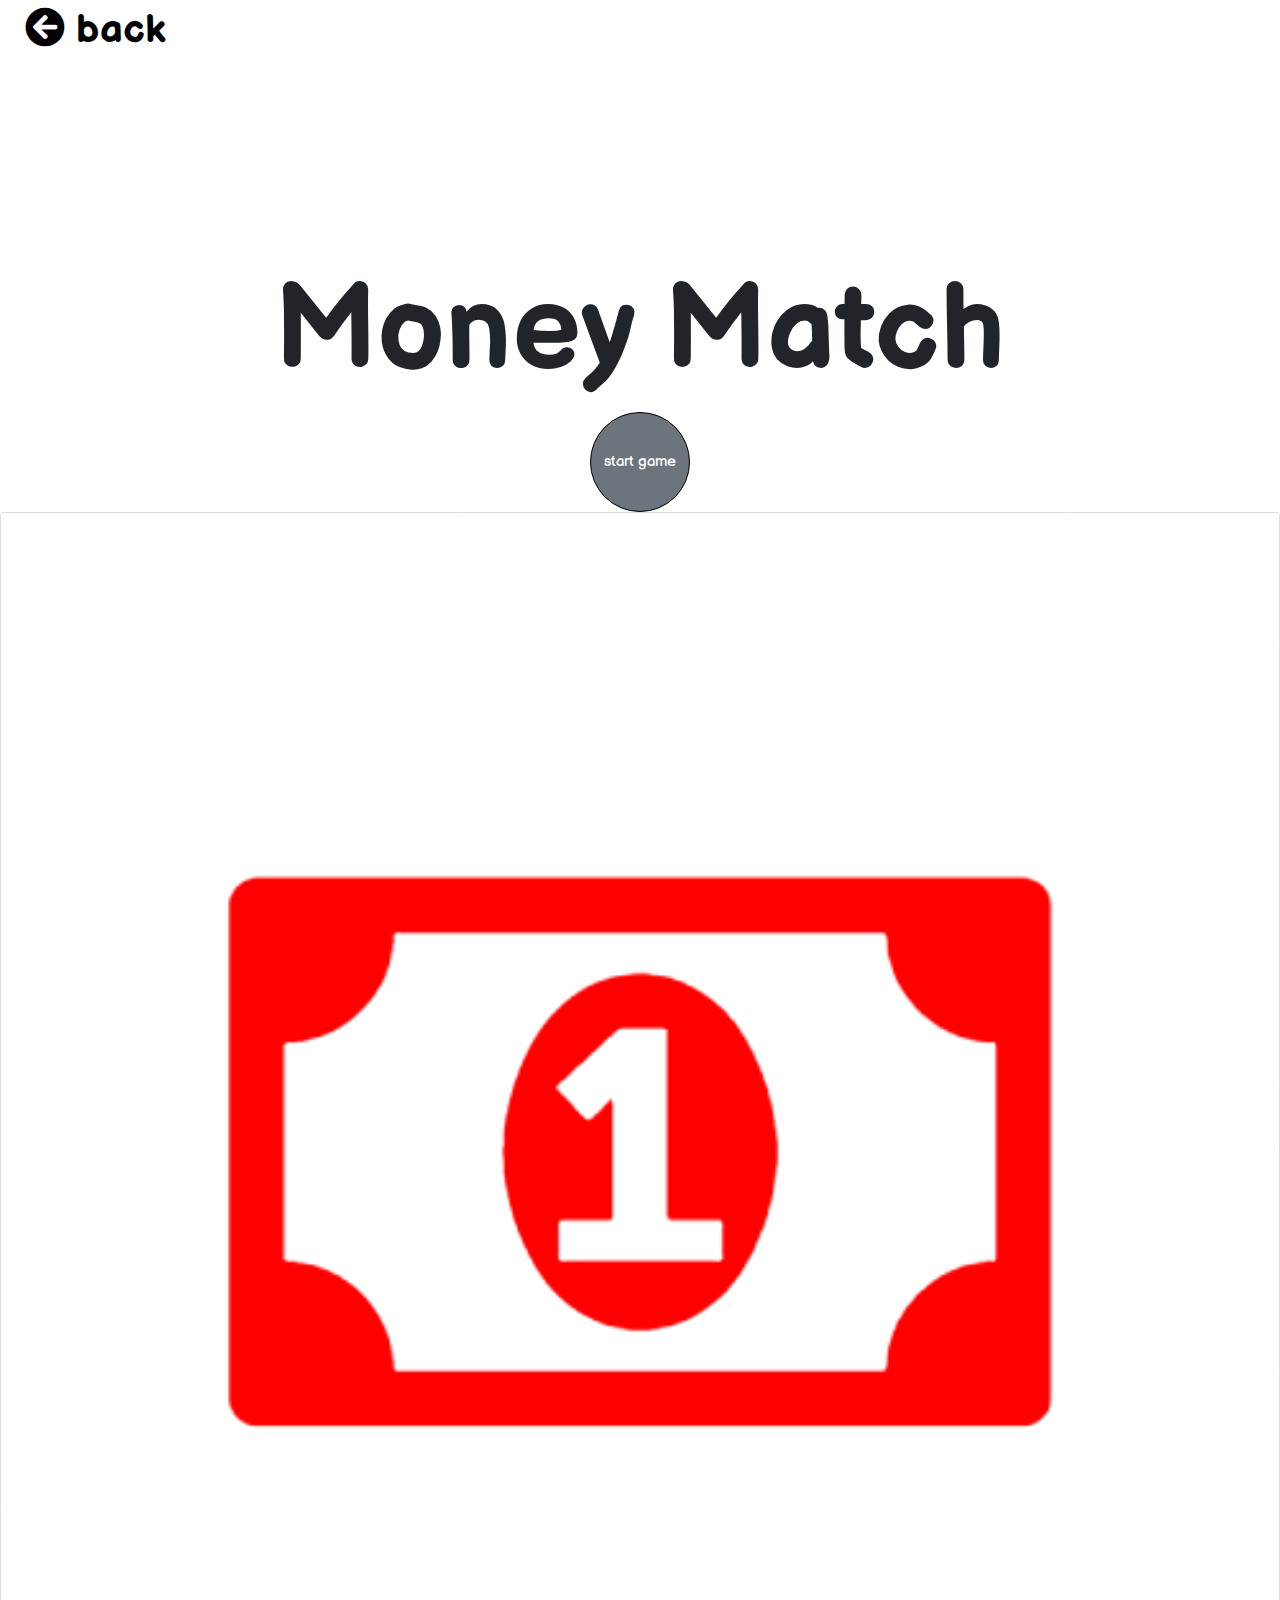
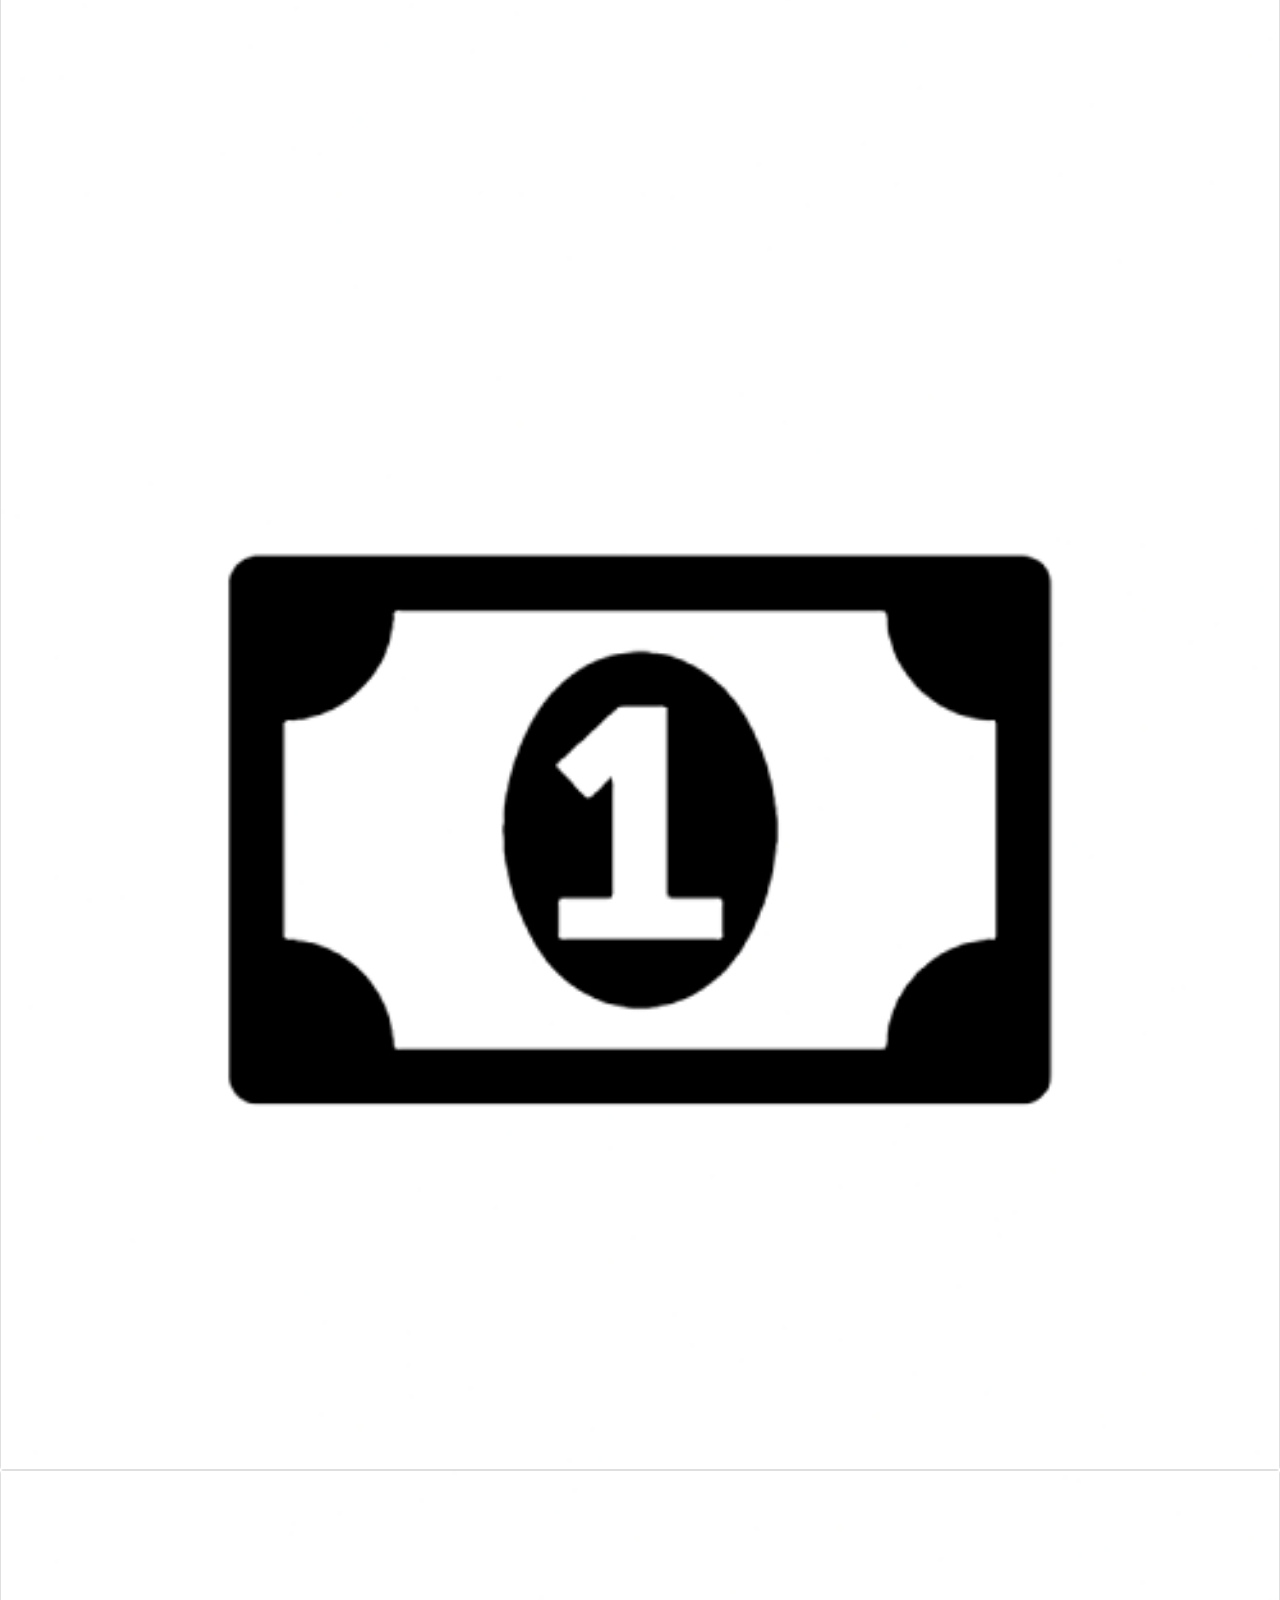
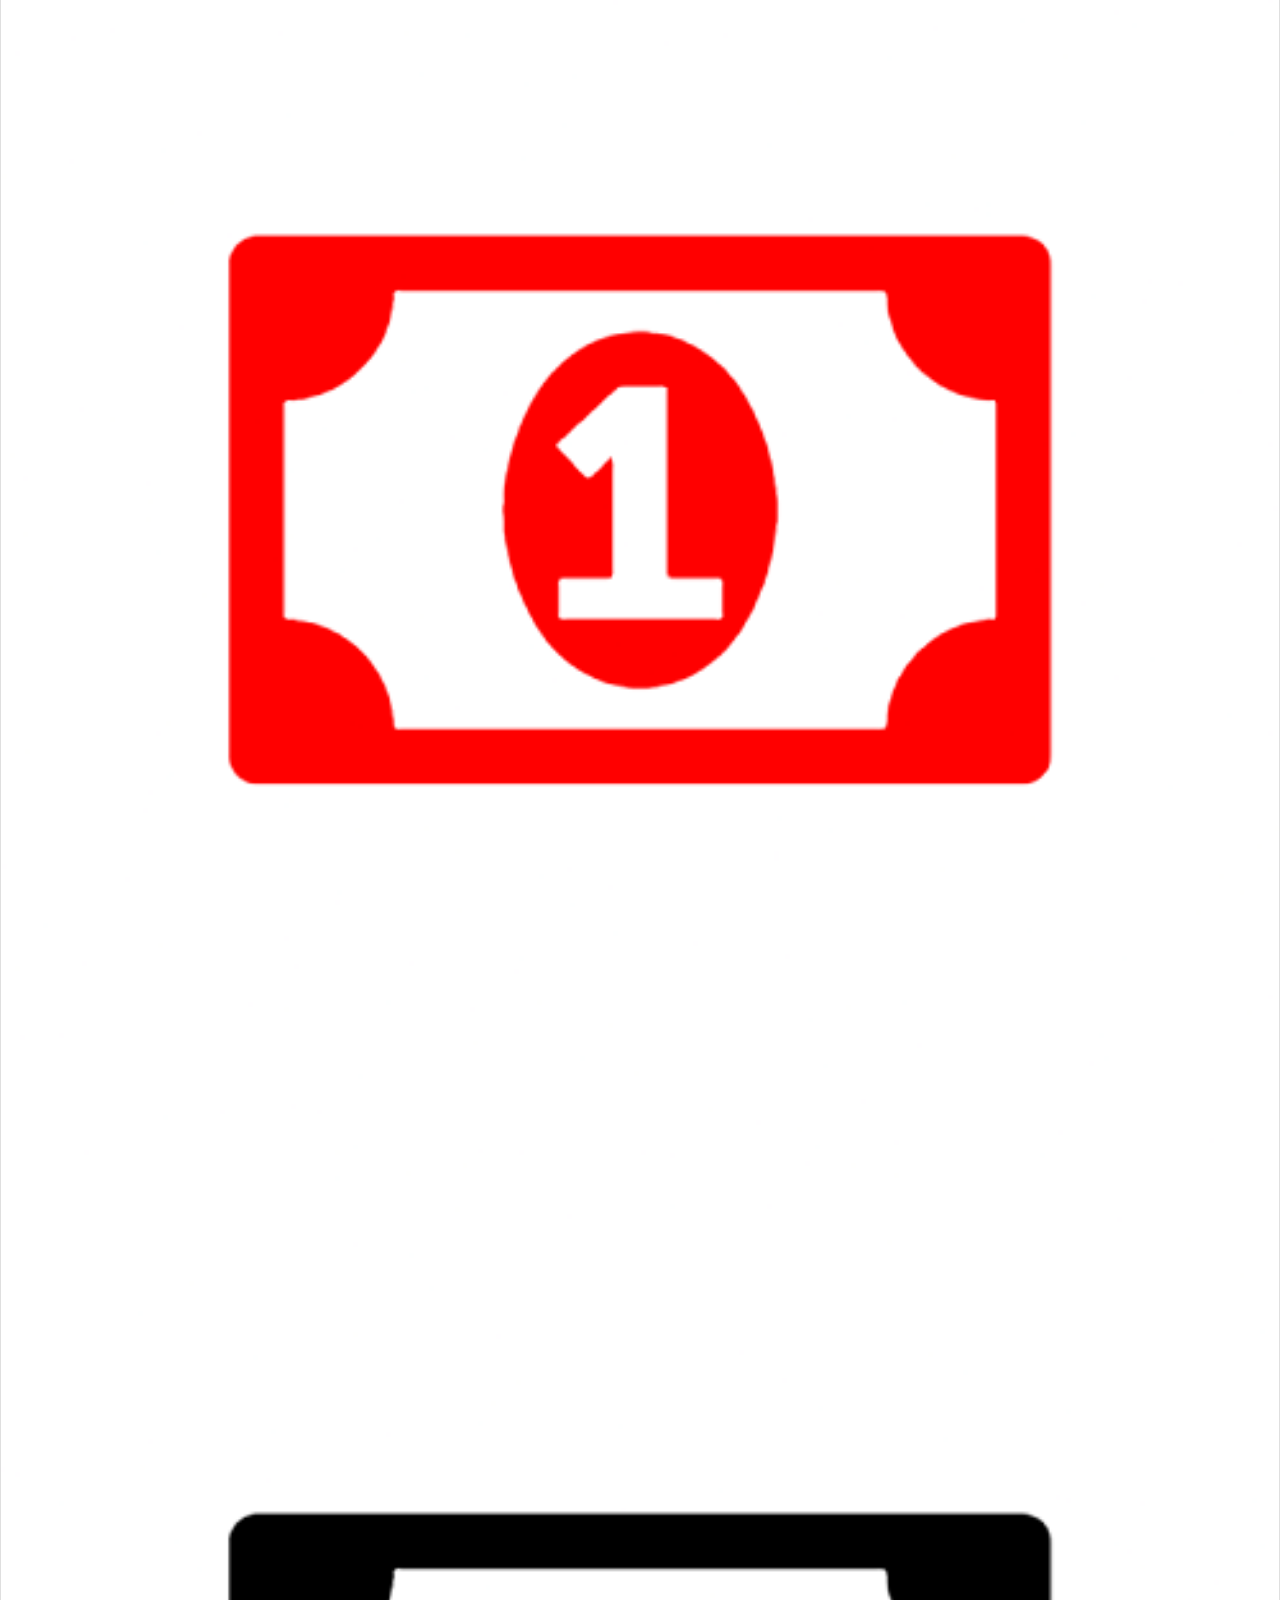
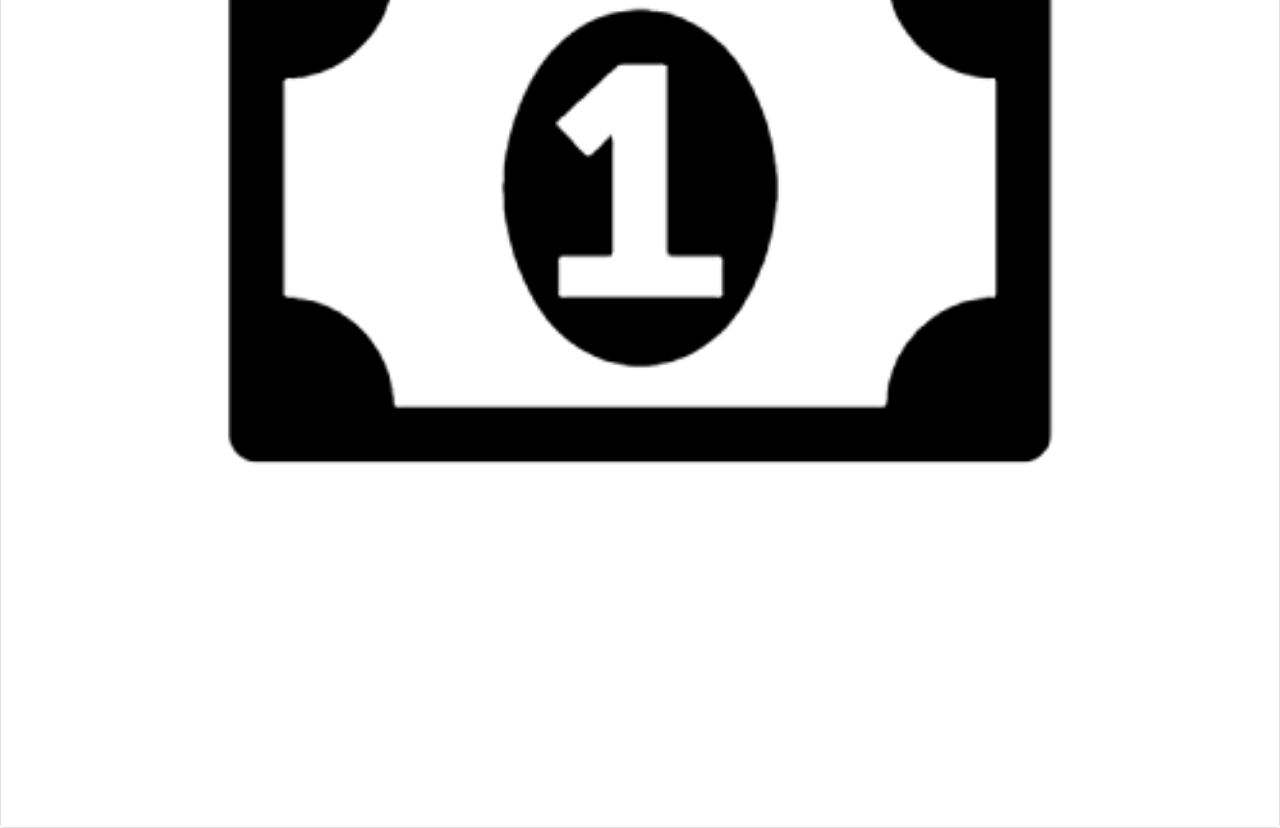
==== game.html @ 77668768 "added game section and red front face cards" ====
<!DOCTYPE html>
<html lang="en">

<head>
    <meta charset="UTF-8">
    <meta name="viewport" content="width=device-width, initial-scale=1.0">
    <title>Money Match | by Ant Romano</title>
    <link rel="stylesheet" href="https://maxcdn.bootstrapcdn.com/bootstrap/4.1.3/css/bootstrap.min.css">
    <link rel="stylesheet" href="https://use.fontawesome.com/releases/v5.15.1/css/all.css">
    <link href="https://fonts.googleapis.com/css2?family=Balsamiq+Sans:ital,wght@0,400;0,700;1,400;1,700&display=swap"
        rel="stylesheet">
    <link rel="stylesheet" href="assets/css/style.css">
</head>

<body>

    <!--Background Image-->
    
    <!--background image-->
    
    <header>
    </header>
    <a class="back" href="index.html">
        <i class="fas fa-arrow-circle-left"></i>
    back</a>
    <!--Callout-->
    <div class="col-md-12 text-center">
        <h1>Money Match</h1> 
    <!--callout-->
    <!--Button-->
        <a href="game.html">
        <button type="button" class="btn btn-secondary btn-circle btn-xl">start game</button>
        </a>    
    </div>
    <!--button-->
    <!--Cards-->
<section class="game">
  <div class="card">
    <img class="front-face" src="assets/images/red.png" alt="Red">
    <img class="back-face" src="assets/images/black.png" alt="Card">
  </div>

  <div class="card">
    <img class="front-face" src="assets/images/red.png" alt="Red">
    <img class="back-face" src="assets/images/black.png" alt="Card">
  </div>
</section>
    <!--cards-->
    <script src="assets/js/scripts.js"></script>
</body>

</html>
---- assets/css/style.css ----
html {
  position: relative;
  min-height: 100%;
}

body{
    font-family: 'Balsamiq Sans', Sans Serif;
    }

/*--Callout--*/
h1 {
    text-align: center;
    margin-top: 200px;
    font-size: 7.5em;
    font-weight: 900 !important; 
}
/*--callout--*/

/*--Start Game Button--*/
.btn-circle.btn-xl {
    width: 100px;
    height: 100px;
    border-radius: 50px;
    border-color: black;
    font-size: 15px;
    text-align: center;
        }
/*--start game button--*/

/*--Back Icon--*/
.back {
    margin-left: 25px;
    font-size: 2.5em;
    color: black;
    font-weight: 900 !important; 
}
/*--back icon--*/

/*--Cards--*/

/*--cards--*/
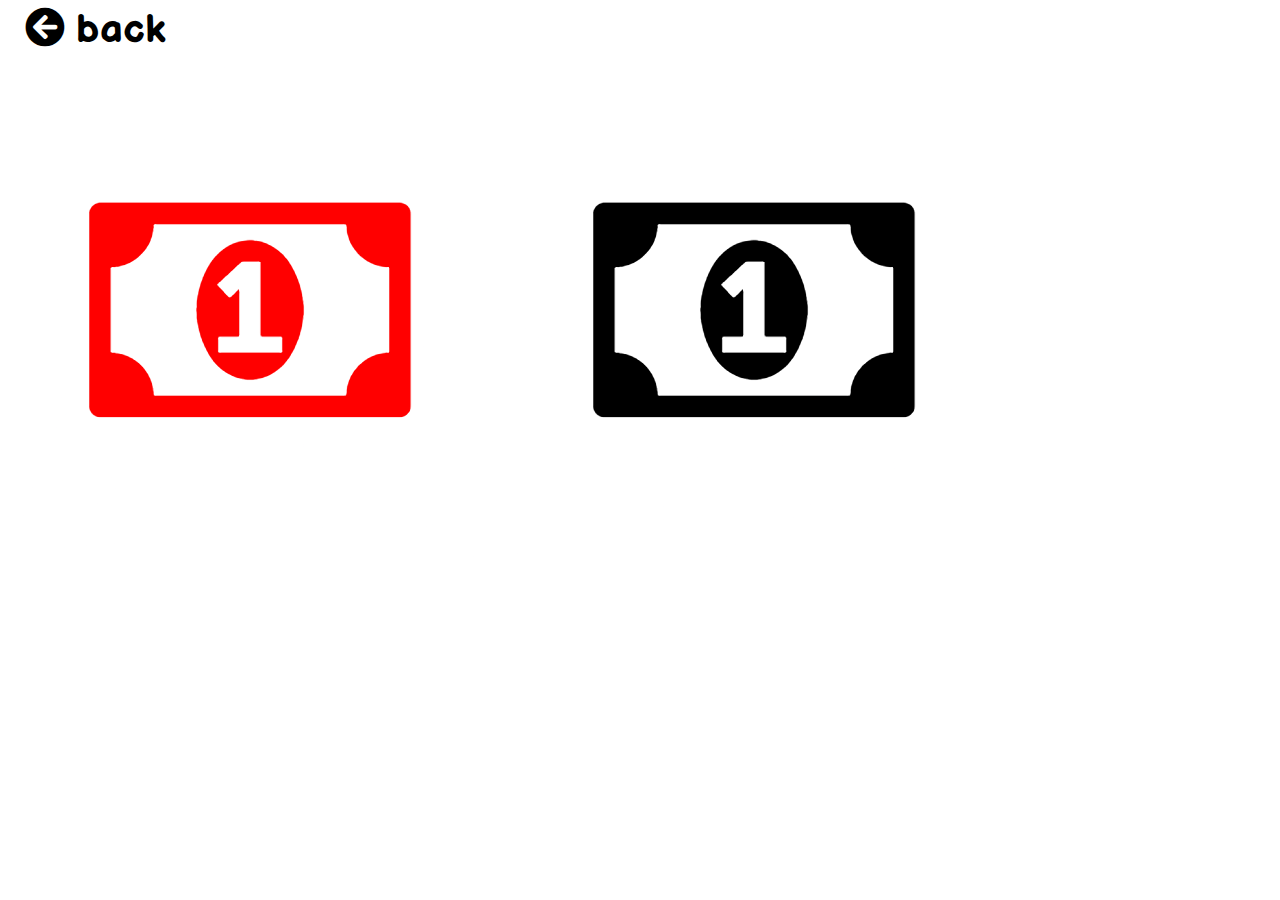
==== commit 0ccddfdb: "renamed images folder img and moved out of assets folder" ====
--- a/game.html
+++ b/game.html
@@ -13,7 +13,6 @@
 </head>
 
 <body>
-
     <!--Background Image-->
     
     <!--background image-->
@@ -23,30 +22,17 @@
     <a class="back" href="index.html">
         <i class="fas fa-arrow-circle-left"></i>
     back</a>
-    <!--Callout-->
-    <div class="col-md-12 text-center">
-        <h1>Money Match</h1> 
-    <!--callout-->
-    <!--Button-->
-        <a href="game.html">
-        <button type="button" class="btn btn-secondary btn-circle btn-xl">start game</button>
-        </a>    
-    </div>
-    <!--button-->
     <!--Cards-->
 <section class="game">
-  <div class="card">
-    <img class="front-face" src="assets/images/red.png" alt="Red">
-    <img class="back-face" src="assets/images/black.png" alt="Card">
+  <div class="match-bill">
+    <img class="front-bill" src="assets/images/red.png" alt="Red">
+    <img class="back-bill" src="assets/images/black.png" alt="Match Bill">
   </div>
 
-  <div class="card">
-    <img class="front-face" src="assets/images/red.png" alt="Red">
-    <img class="back-face" src="assets/images/black.png" alt="Card">
-  </div>
 </section>
     <!--cards-->
     <script src="assets/js/scripts.js"></script>
+
 </body>
 
 </html>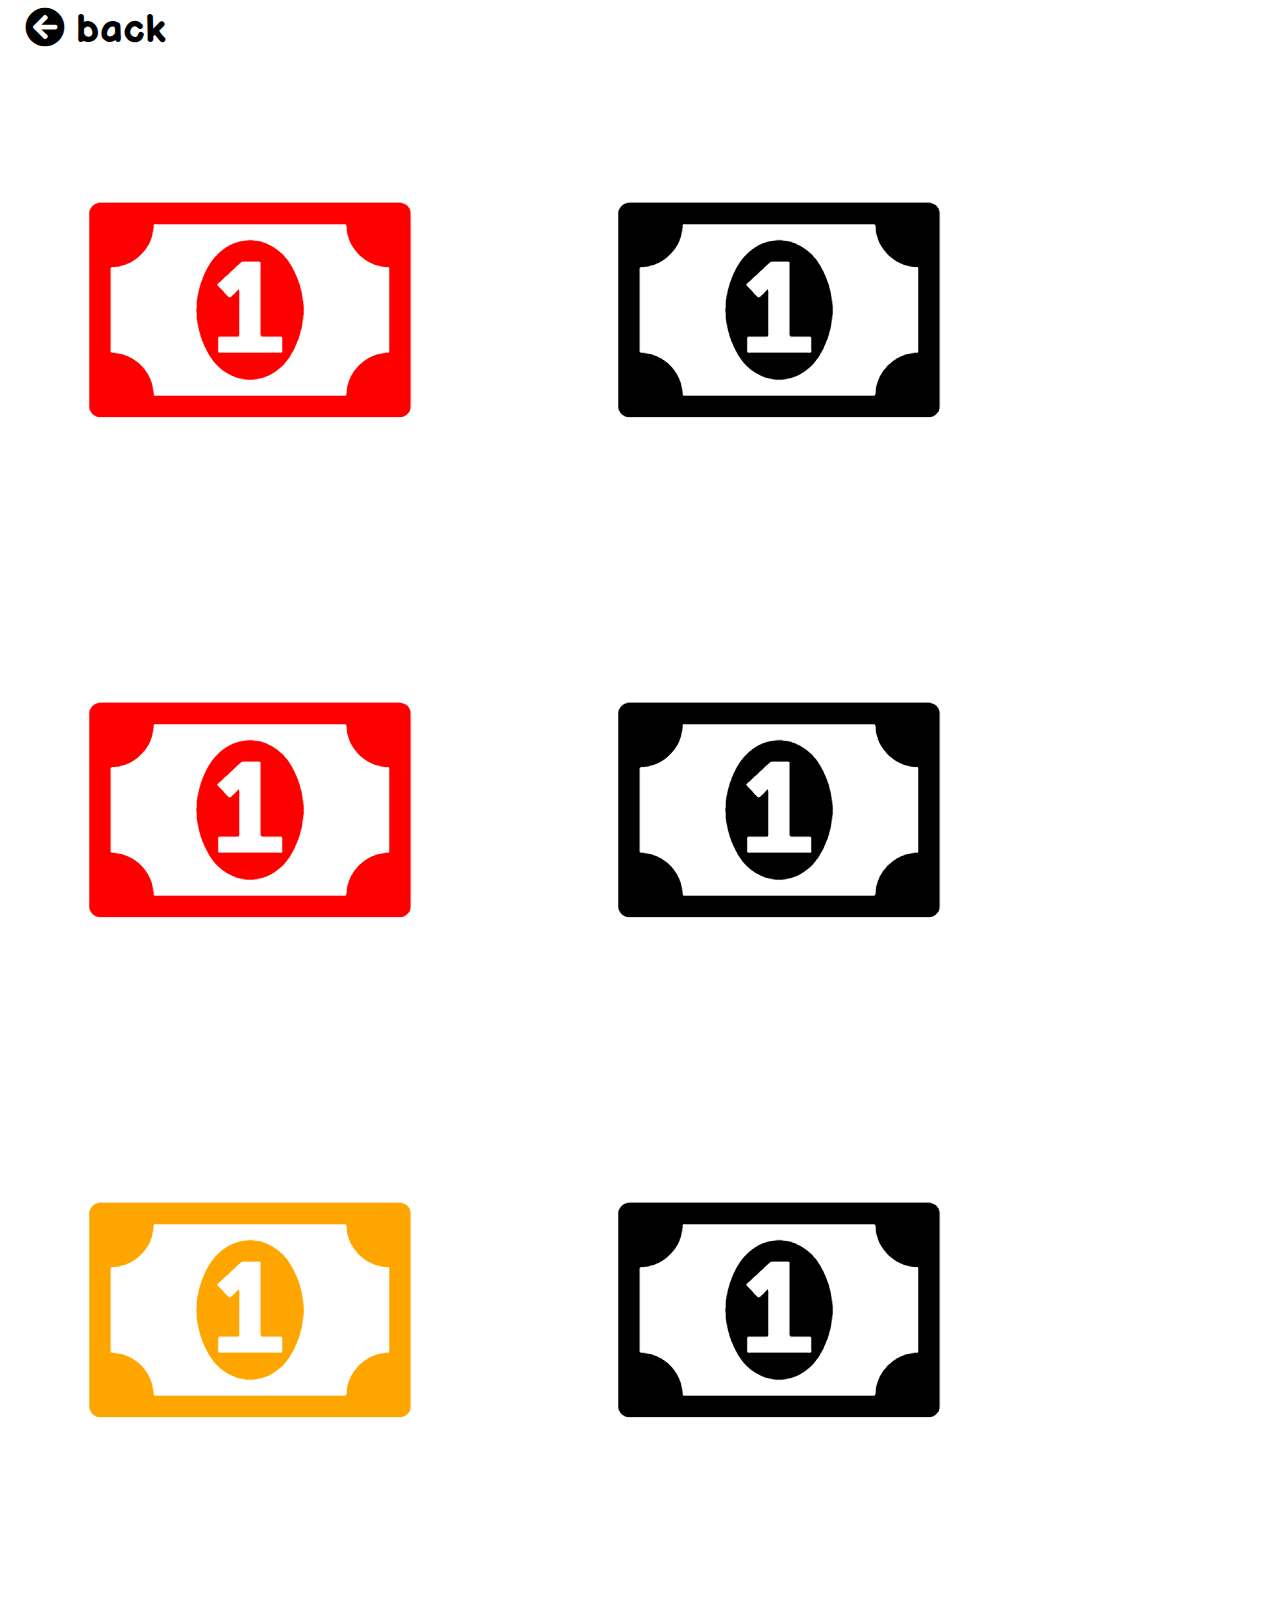
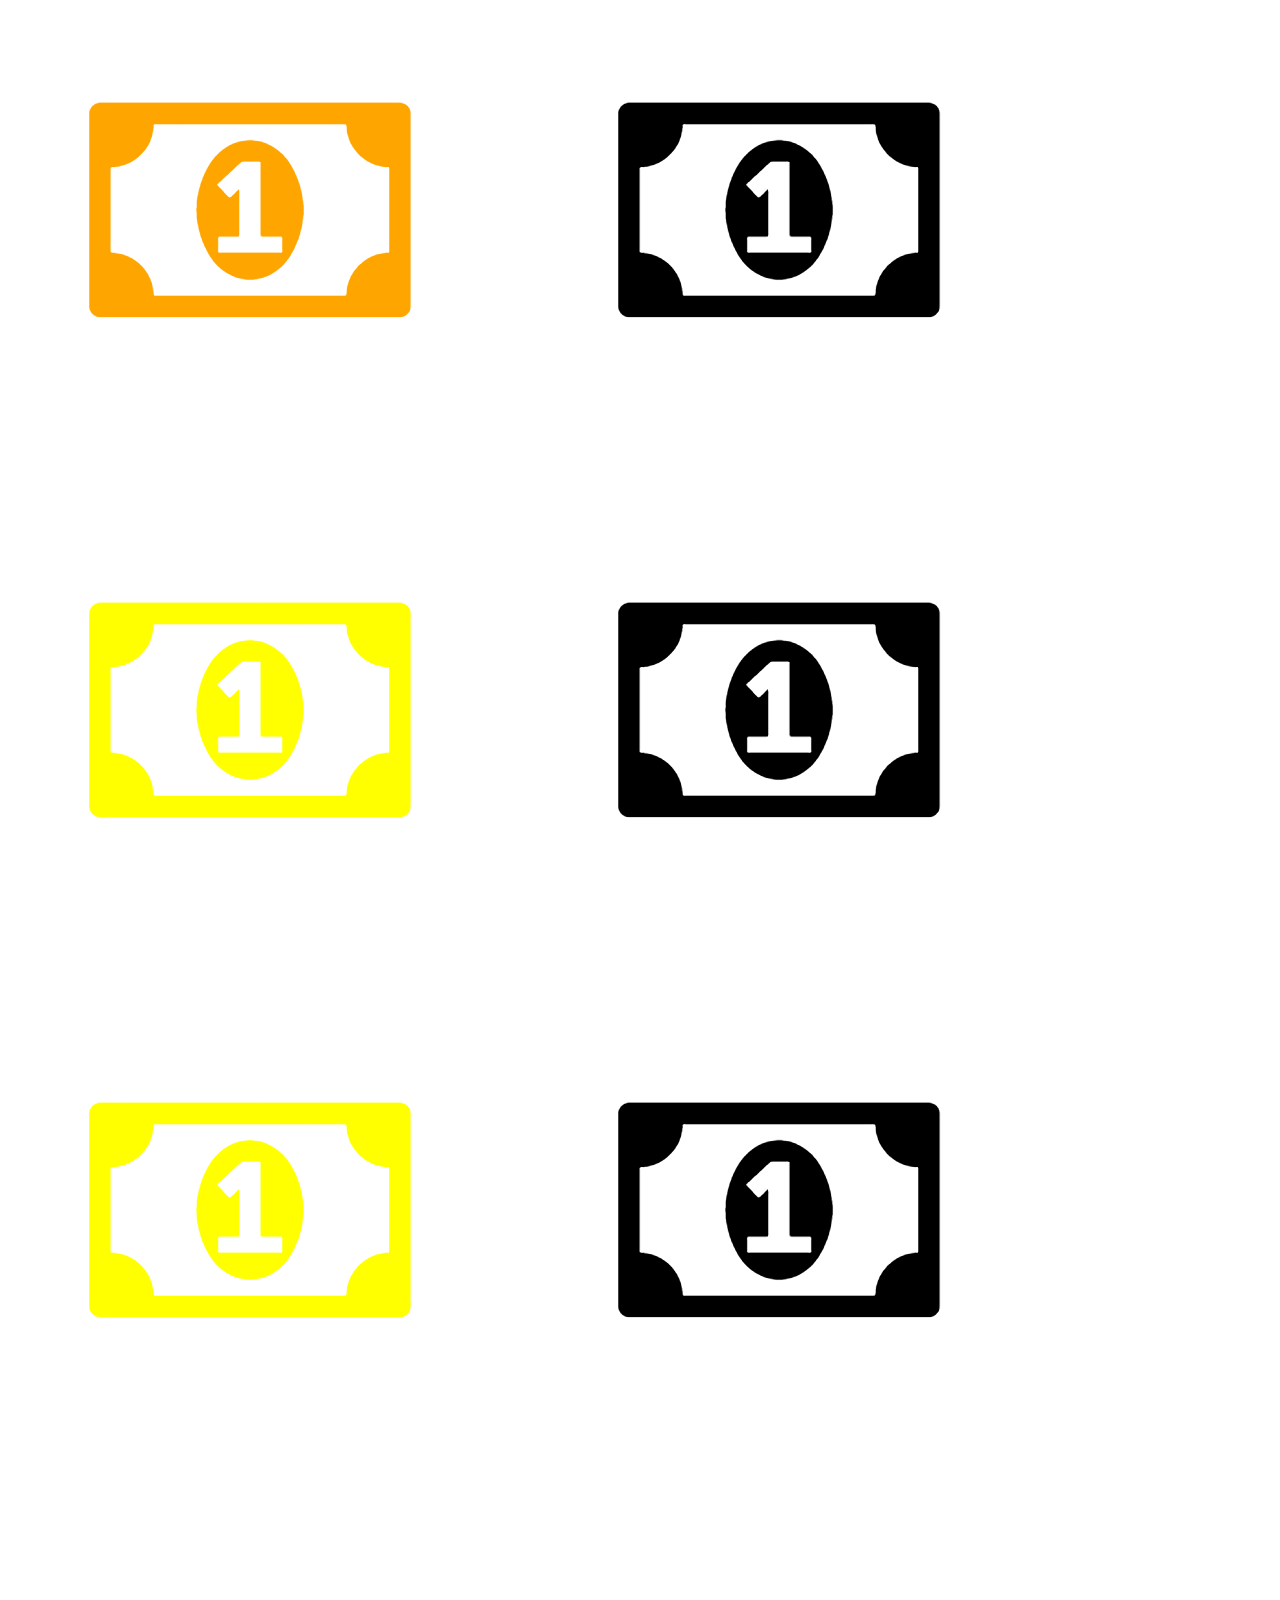
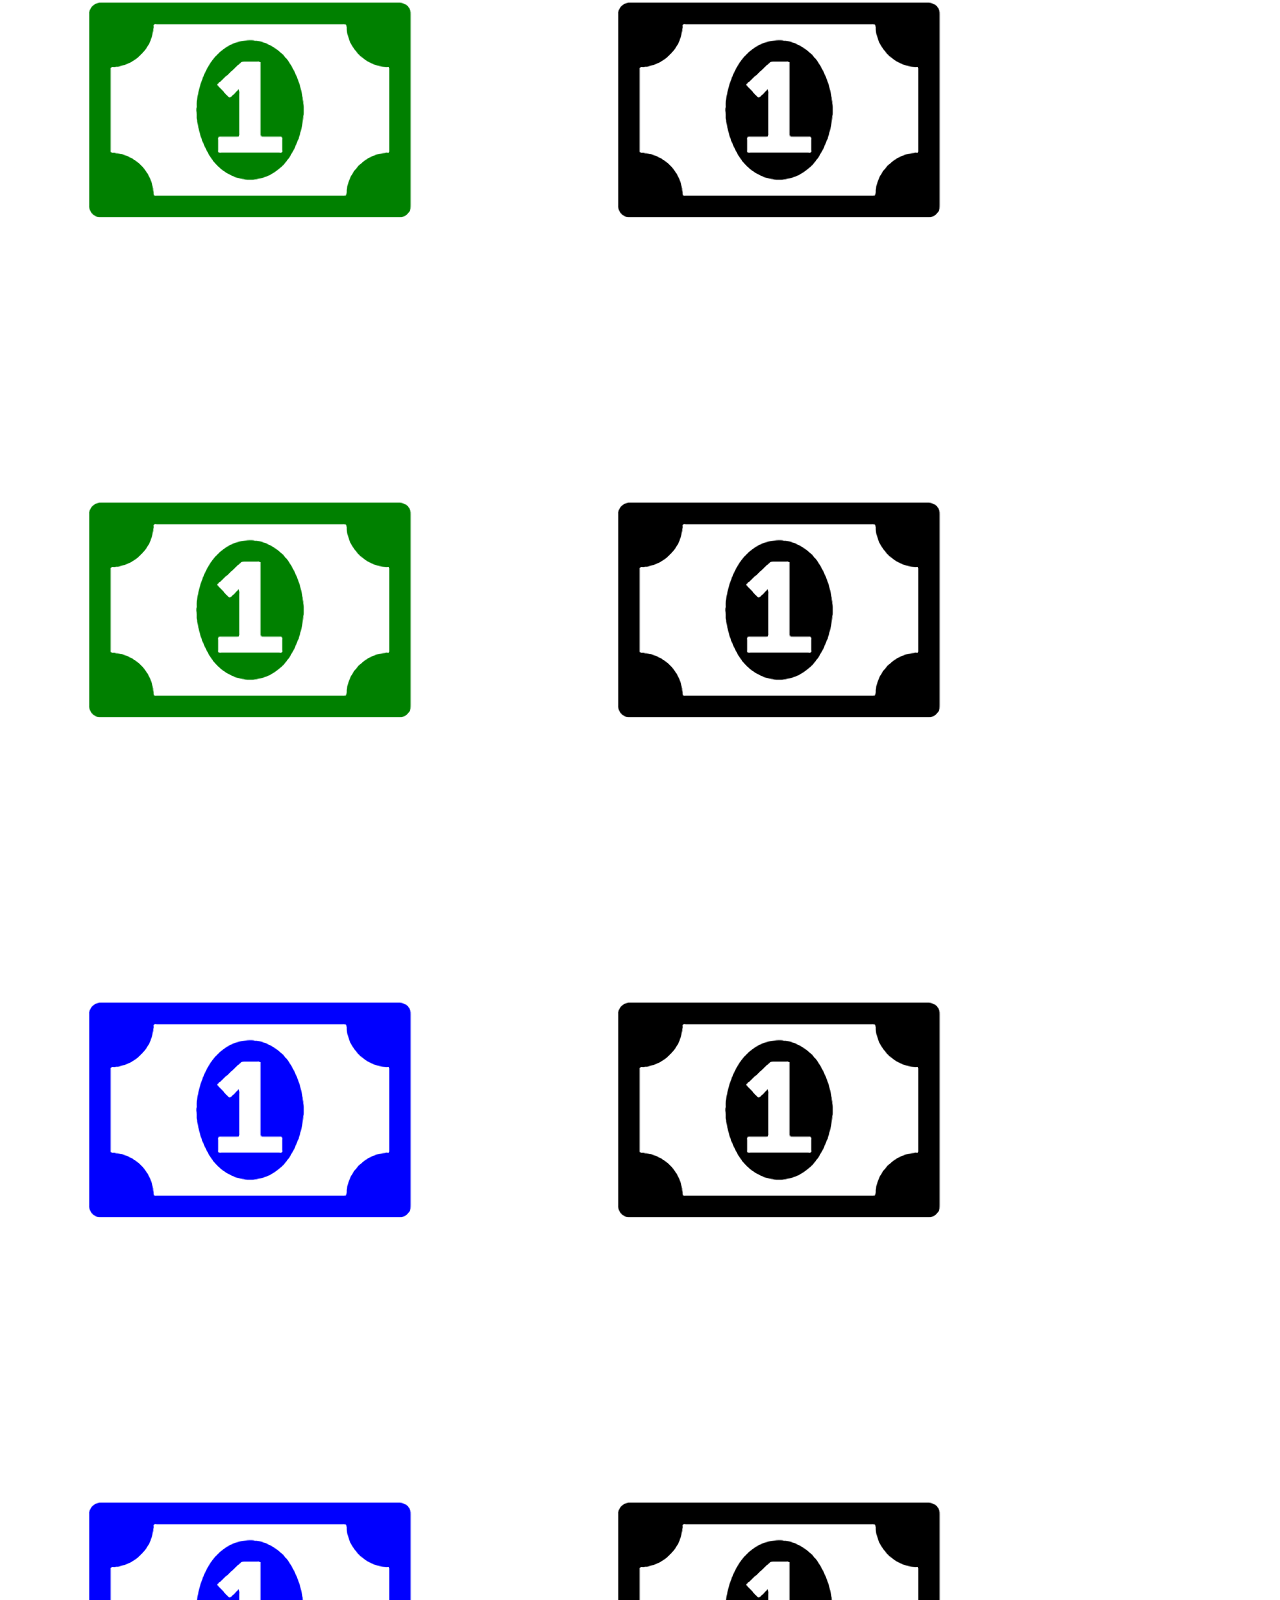
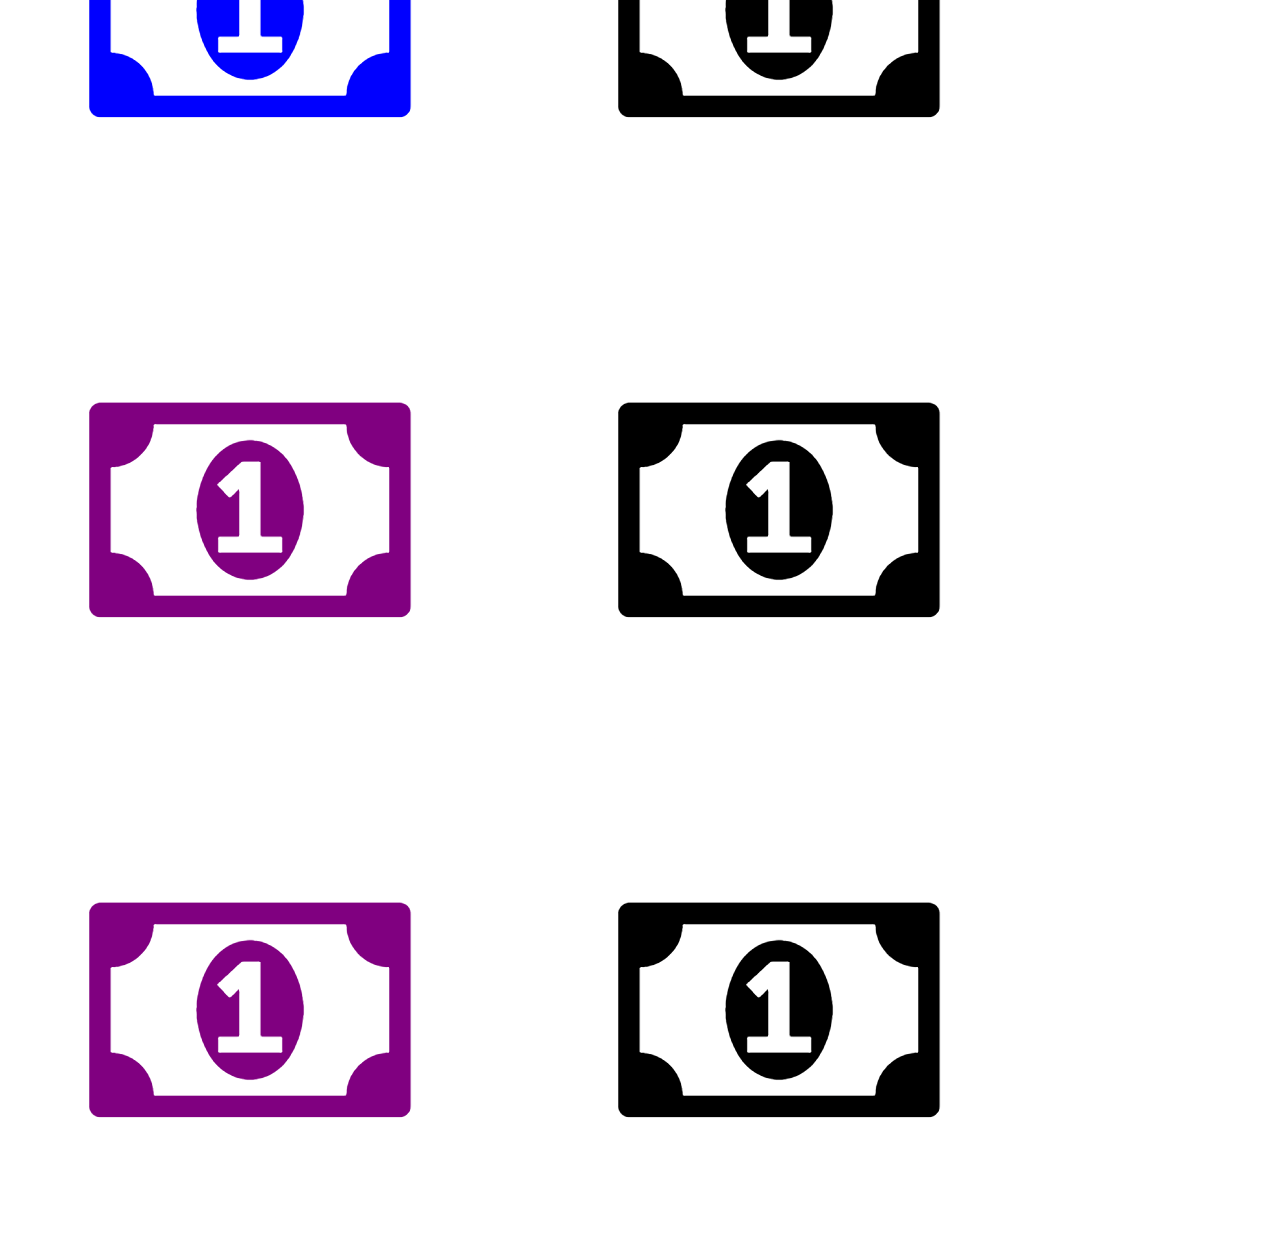
==== commit e05285ca: "added match-game and match cards to game.html" ====
--- a/game.html
+++ b/game.html
@@ -23,10 +23,63 @@
         <i class="fas fa-arrow-circle-left"></i>
     back</a>
     <!--Cards-->
-<section class="game">
-  <div class="match-bill">
-    <img class="front-bill" src="assets/images/red.png" alt="Red">
-    <img class="back-bill" src="assets/images/black.png" alt="Match Bill">
+<section class="match-game">
+  <div class="match-card">
+    <img class="front" src="img/red.png" alt="Red">
+    <img class="back" src="img/black.png" alt="Match Card">
+  </div>
+  <div class="match-card">
+    <img class="front" src="img/red.png" alt="Red">
+    <img class="back" src="img/black.png" alt="Match Card">
+  </div>
+  <div class="match-card">
+    <img class="front" src="img/orange.png" alt="Orange">
+    <img class="back" src="img/black.png" alt="Match Card">
+  </div>
+
+  <div class="match-card">
+    <img class="front" src="img/orange.png" alt="Orange">
+    <img class="back" src="img/black.png" alt="Match Card">
+  </div>
+
+  <div class="match-card">
+    <img class="front" src="img/yellow.png" alt="Yellow">
+    <img class="back" src="img/black.png" alt="Match Card">
+  </div>
+
+  <div class="match-card">
+    <img class="front" src="img/yellow.png" alt="Yellow">
+    <img class="back" src="img/black.png" alt="Match Card">
+  </div>
+
+  <div class="match-card">
+    <img class="front" src="img/green.png" alt="Green">
+    <img class="back" src="img/black.png" alt="Match Card">
+  </div>
+
+  <div class="match-card">
+    <img class="front" src="img/green.png" alt="Green">
+    <img class="back" src="img/black.png" alt="Match Card">
+  </div>
+
+  <div class="match-card">
+    <img class="front" src="img/blue.png" alt="Blue">
+    <img class="back" src="img/black.png" alt="Match Card">
+  </div>
+
+  <div class="match-card">
+    <img class="front" src="img/blue.png" alt="Blue">
+    <img class="back" src="img/black.png" alt="Match Card">
+  </div>
+
+  <div class="match-card">
+    <img class="front" src="img/purple.png" alt="Purple">
+    <img class="back" src="img/black.png" alt="Match Card">
+  </div>
+
+  <div class="match-card">
+    <img class="front" src="img/purple.png" alt="Purple">
+    <img class="back" src="img/black.png" alt="Match Card">
   </div>
 
 </section>
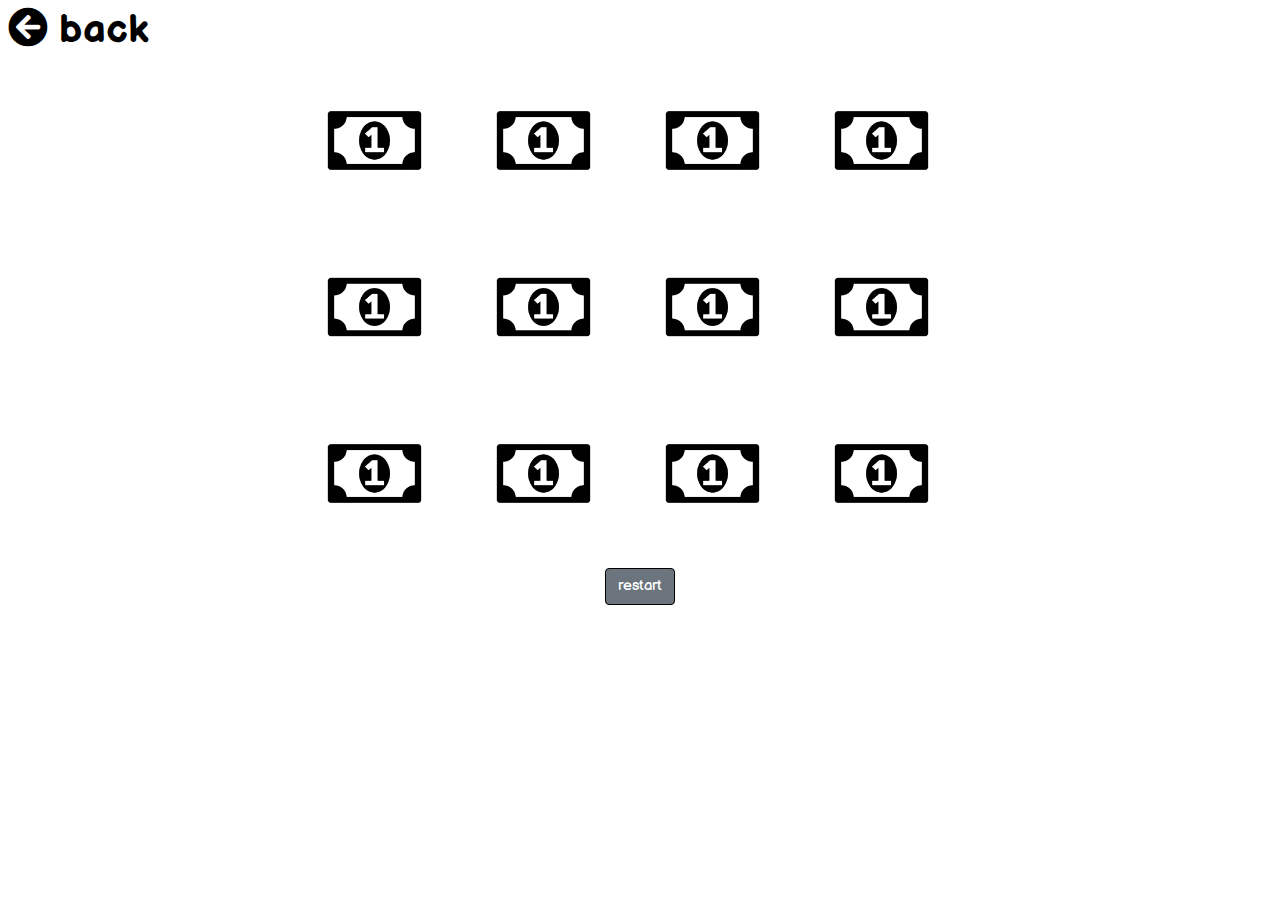
==== commit 68f8acfc: "changed start and restart button names to .btn-start and .btn-restart" ====
--- a/game.html
+++ b/game.html
@@ -13,79 +13,70 @@
 </head>
 
 <body>
-    <!--Background Image-->
-    
-    <!--background image-->
-    
-    <header>
-    </header>
-    <a class="back" href="index.html">
+    <!--Back Arrow-->
+    <a class="arrow" href="index.html">
         <i class="fas fa-arrow-circle-left"></i>
     back</a>
+    <!--back arrow-->
     <!--Cards-->
-<section class="match-game">
-  <div class="match-card">
-    <img class="front" src="img/red.png" alt="Red">
-    <img class="back" src="img/black.png" alt="Match Card">
-  </div>
-  <div class="match-card">
-    <img class="front" src="img/red.png" alt="Red">
-    <img class="back" src="img/black.png" alt="Match Card">
-  </div>
-  <div class="match-card">
-    <img class="front" src="img/orange.png" alt="Orange">
-    <img class="back" src="img/black.png" alt="Match Card">
-  </div>
-
-  <div class="match-card">
-    <img class="front" src="img/orange.png" alt="Orange">
-    <img class="back" src="img/black.png" alt="Match Card">
-  </div>
-
-  <div class="match-card">
-    <img class="front" src="img/yellow.png" alt="Yellow">
-    <img class="back" src="img/black.png" alt="Match Card">
-  </div>
-
-  <div class="match-card">
-    <img class="front" src="img/yellow.png" alt="Yellow">
-    <img class="back" src="img/black.png" alt="Match Card">
-  </div>
-
-  <div class="match-card">
-    <img class="front" src="img/green.png" alt="Green">
-    <img class="back" src="img/black.png" alt="Match Card">
-  </div>
-
-  <div class="match-card">
-    <img class="front" src="img/green.png" alt="Green">
-    <img class="back" src="img/black.png" alt="Match Card">
-  </div>
-
-  <div class="match-card">
-    <img class="front" src="img/blue.png" alt="Blue">
-    <img class="back" src="img/black.png" alt="Match Card">
-  </div>
-
-  <div class="match-card">
-    <img class="front" src="img/blue.png" alt="Blue">
-    <img class="back" src="img/black.png" alt="Match Card">
-  </div>
-
-  <div class="match-card">
-    <img class="front" src="img/purple.png" alt="Purple">
-    <img class="back" src="img/black.png" alt="Match Card">
-  </div>
-
-  <div class="match-card">
-    <img class="front" src="img/purple.png" alt="Purple">
-    <img class="back" src="img/black.png" alt="Match Card">
-  </div>
-
-</section>
+    <section class="match-game">
+        <div class="match-card" data-framework="red">
+            <img class="front" src="img/red.png" alt="Red">
+            <img class="back" src="img/black.png" alt="Black">
+        </div>
+        <div class="match-card" data-framework="red">
+            <img class="front" src="img/red.png" alt="Red">
+            <img class="back" src="img/black.png" alt="Black">
+        </div>
+        <div class="match-card" data-framework="orange">
+            <img class="front" src="img/orange.png" alt="Orange">
+            <img class="back" src="img/black.png" alt="Black">
+        </div>
+        <div class="match-card" data-framework="orange">
+            <img class="front" src="img/orange.png" alt="Orange">
+            <img class="back" src="img/black.png" alt="Black">
+        </div>
+        <div class="match-card" data-framework="yellow">
+            <img class="front" src="img/yellow.png" alt="Yellow">
+            <img class="back" src="img/black.png" alt="Black">
+        </div>
+        <div class="match-card" data-framework="yellow">
+            <img class="front" src="img/yellow.png" alt="Yellow">
+            <img class="back" src="img/black.png" alt="Black">
+        </div>
+        <div class="match-card" data-framework="green">
+            <img class="front" src="img/green.png" alt="Green">
+            <img class="back" src="img/black.png" alt="Black">
+        </div>
+        <div class="match-card" data-framework="green">
+            <img class="front" src="img/green.png" alt="Green">
+            <img class="back" src="img/black.png" alt="Black">
+        </div>
+        <div class="match-card" data-framework="blue">
+            <img class="front" src="img/blue.png" alt="Blue">
+            <img class="back" src="img/black.png" alt="Black">
+        </div>
+        <div class="match-card" data-framework="blue">
+            <img class="front" src="img/blue.png" alt="Blue">
+            <img class="back" src="img/black.png" alt="Black">
+        </div>
+        <div class="match-card" data-framework="purple">
+            <img class="front" src="img/purple.png" alt="Purple">
+            <img class="back" src="img/black.png" alt="Black">
+        </div>
+        <div class="match-card" data-framework="purple">
+            <img class="front" src="img/purple.png" alt="Purple">
+            <img class="back" src="img/black.png" alt="Black">
+        </div>
+    </section>
     <!--cards-->
     <script src="assets/js/scripts.js"></script>
-
+    <!--Restart Button-->
+    <nav class="navbar navbar-fixed-bottom">
+        <div class="container-fluid">
+            <button onClick="window.location.reload();"class="btn btn-secondary btn-restart btn-l">restart</button>
+        </div>
+    </nav>
+    <!--restart button->
 </body>
-
 </html>--- a/assets/css/style.css
+++ b/assets/css/style.css
@@ -3,39 +3,140 @@
   min-height: 100%;
 }
 
-body{
+* {
+    padding: 0;
+    margin: 0;
+    box-sizing: border-box;
+}
+
+body {
+    height: 100vh;
     font-family: 'Balsamiq Sans', Sans Serif;
-    }
+}
 
 /*--Callout--*/
 h1 {
+    font-size: 7.5em;
+    font-weight: 900 !important;
     text-align: center;
-    margin-top: 200px;
-    font-size: 7.5em;
-    font-weight: 900 !important; 
+    margin-top: 175px;
+    flex-wrap: wrap;
+}
+h2 {
+    text-align: center;
+    flex-wrap: wrap;
 }
 /*--callout--*/
 
-/*--Start Game Button--*/
-.btn-circle.btn-xl {
-    width: 100px;
-    height: 100px;
-    border-radius: 50px;
-    border-color: black;
+/*--Start Game and Restart Buttons--*/
+.btn-start,  .btn-restart {
     font-size: 15px;
     text-align: center;
-        }
-/*--start game button--*/
+    border-color: black;
+}
 
-/*--Back Icon--*/
-.back {
-    margin-left: 25px;
+.navbar>.container, .navbar>.container-fluid {
+    justify-content: center;
+}
+/*--start game and restart buttons--*/
+
+/*--Back Arrow--*/
+.arrow {
     font-size: 2.5em;
+    font-weight: 900 !important;
     color: black;
-    font-weight: 900 !important; 
+    margin-left: 7.5px;
 }
-/*--back icon--*/
+/*--back arrow--*/
+
+/*--Match Game--*/
+.match-game {
+    width: 700px;
+    height: 500px;
+    margin: auto;
+    display: flex;
+    flex-wrap: wrap;
+    perspective: 500px;
+}
+
+@media only screen and (max-width: 500px) {
+  .flex {
+    margin-top: 15%;
+  }
+}
+
+@media only screen and (max-width: 700px) {
+  .match-game {
+    width: 540px;
+    height: 540px;
+  }
+}
+
+@media only screen and (max-width: 600px) {
+  .match-game {
+    width: 500px;
+    height: 500px;
+  }
+}
+
+@media only screen and (max-width: 500px) {
+  .match-game {
+    width: 400px;
+    height: 400px;
+  }
+}
+
+@media only screen and (max-width: 400px) {
+  .match-game {
+    width: 325px;
+    height: 325px;
+  }
+}
+
+@media only screen and (max-width: 400px) {
+  .match-game {
+    width: 275px;
+    height: 275px;
+  }
+}
+/*--match game--*/
 
 /*--Cards--*/
+.match-card {
+    width: calc(25% - 10px);
+    height: calc(33.333% - 10px);
+    margin: 2px;
+    position: relative;
+    transform: scale(1);
+    transform-style: preserve-3d;
+    transition: transform .25s;
+}
+
+.front, .back {
+    width: 100%;
+    height: 100%;
+    padding: 10px;
+    position: absolute; 
+    border-radius: 2px;
+    background: white;
+    backface-visibility: hidden;
+}
+
+.match-card:active {
+    transform: scale(0.75);
+    transition: transform .25s;
+}
+
+/*--Flip Class Rotates Bill--*/
+.match-card.flip {
+    transform: rotateX(180deg);
+}
+/*--flip class rotates bill--*/
+
+/*--Rotates Front--*/
+.front {
+    transform: rotateX(180deg);
+}
+/*--rotates front--*/
 
 /*--cards--*/